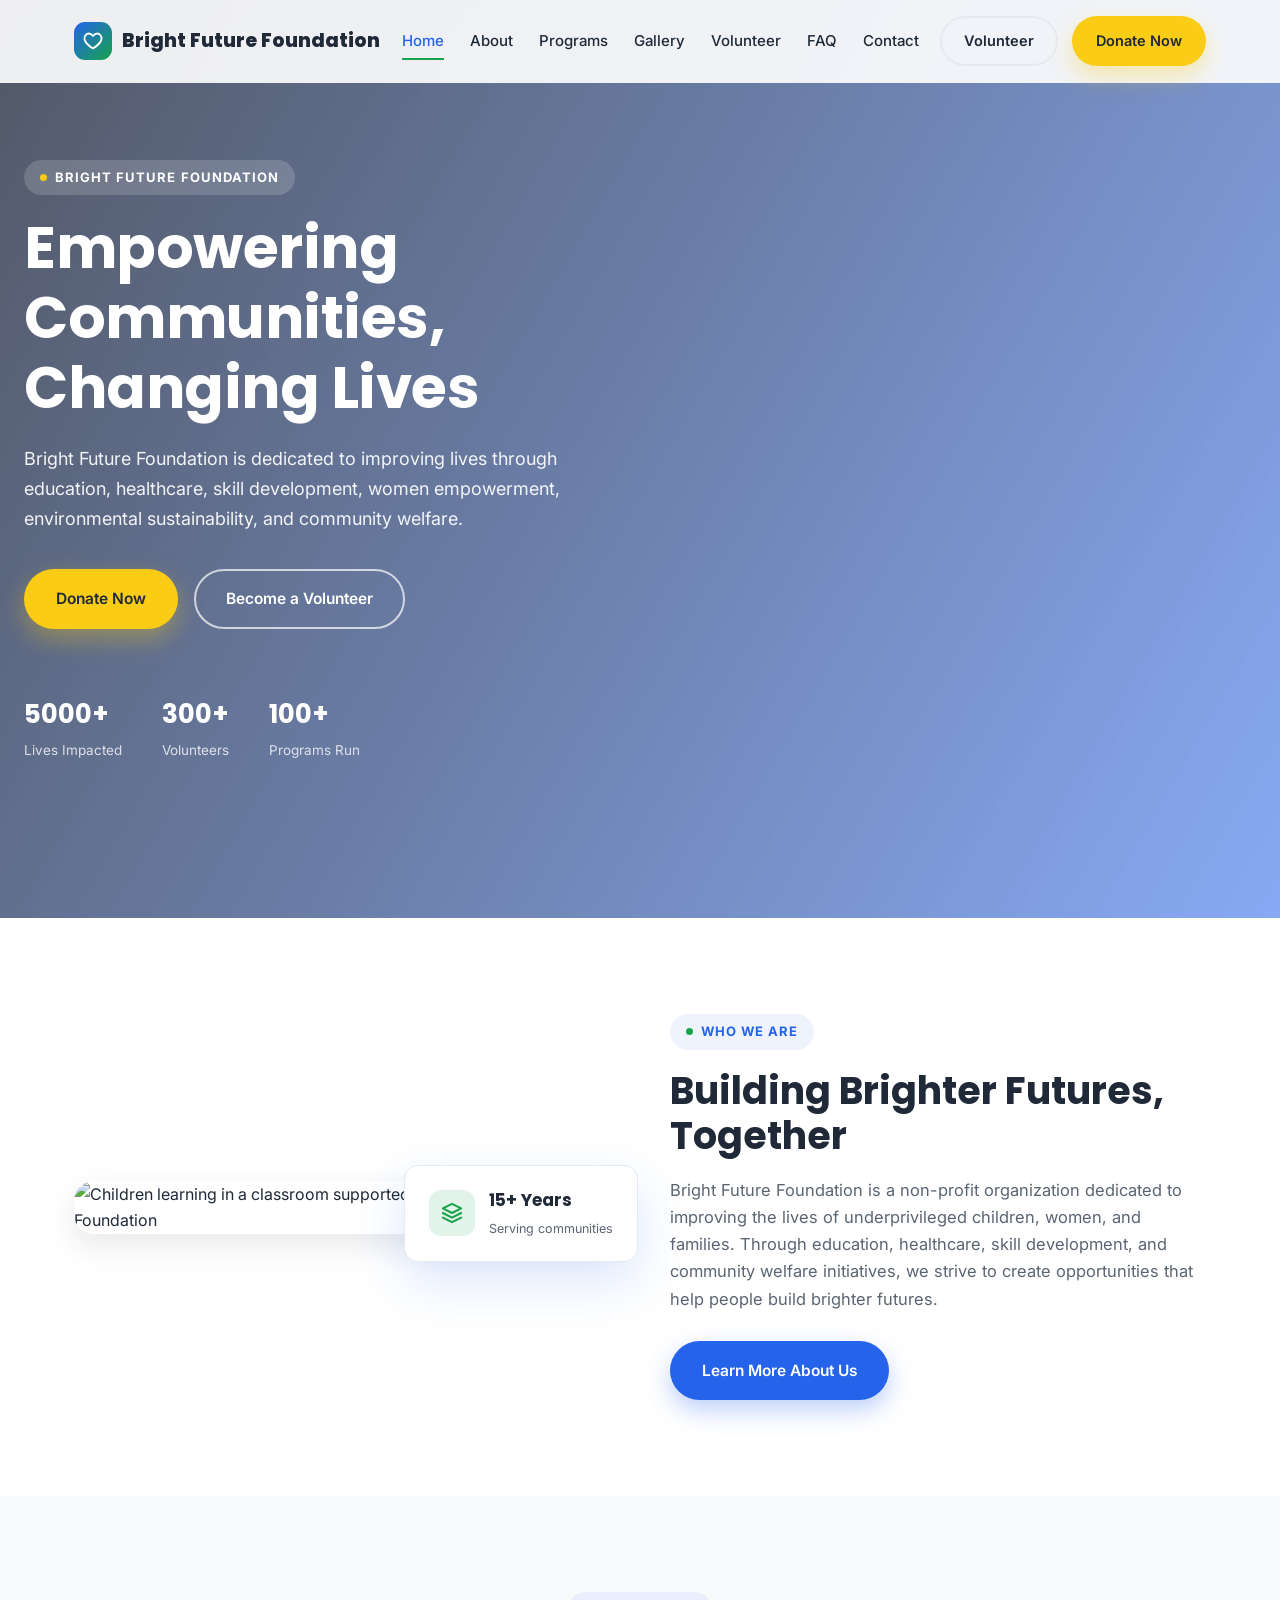
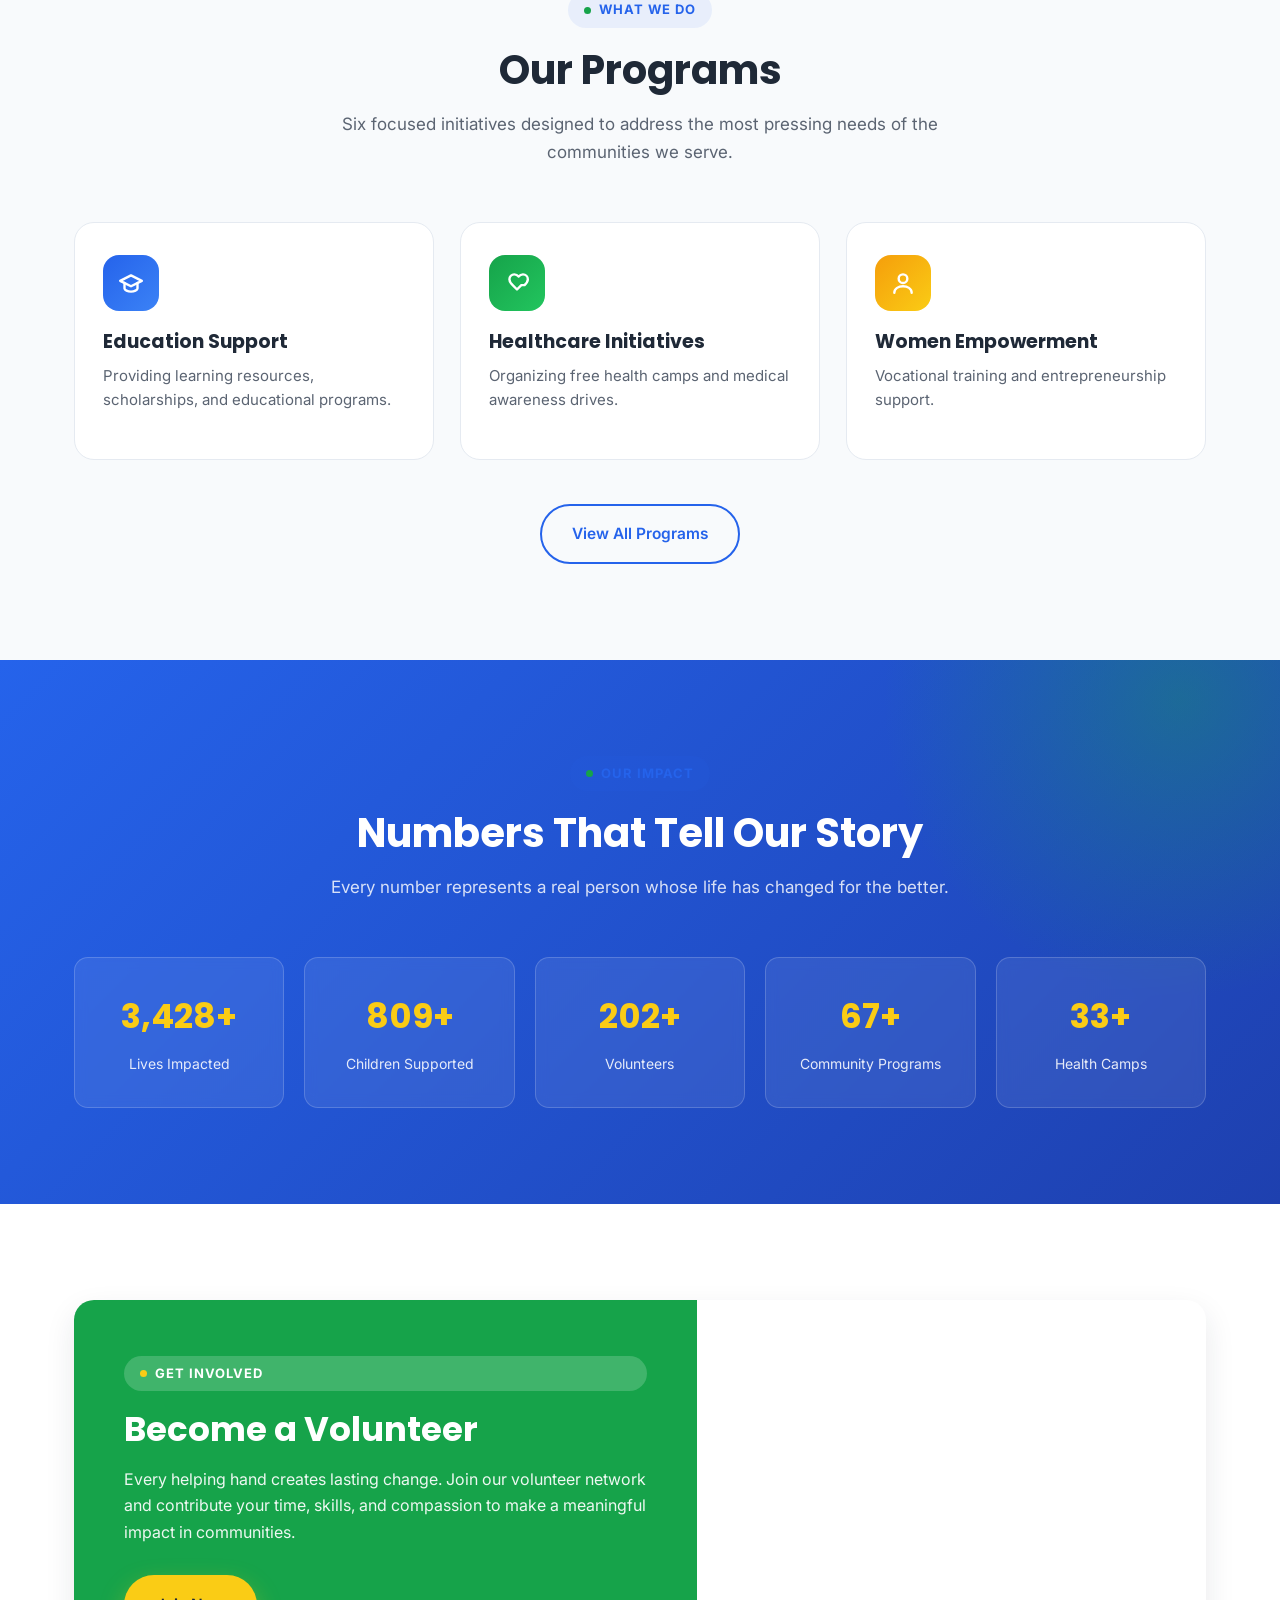
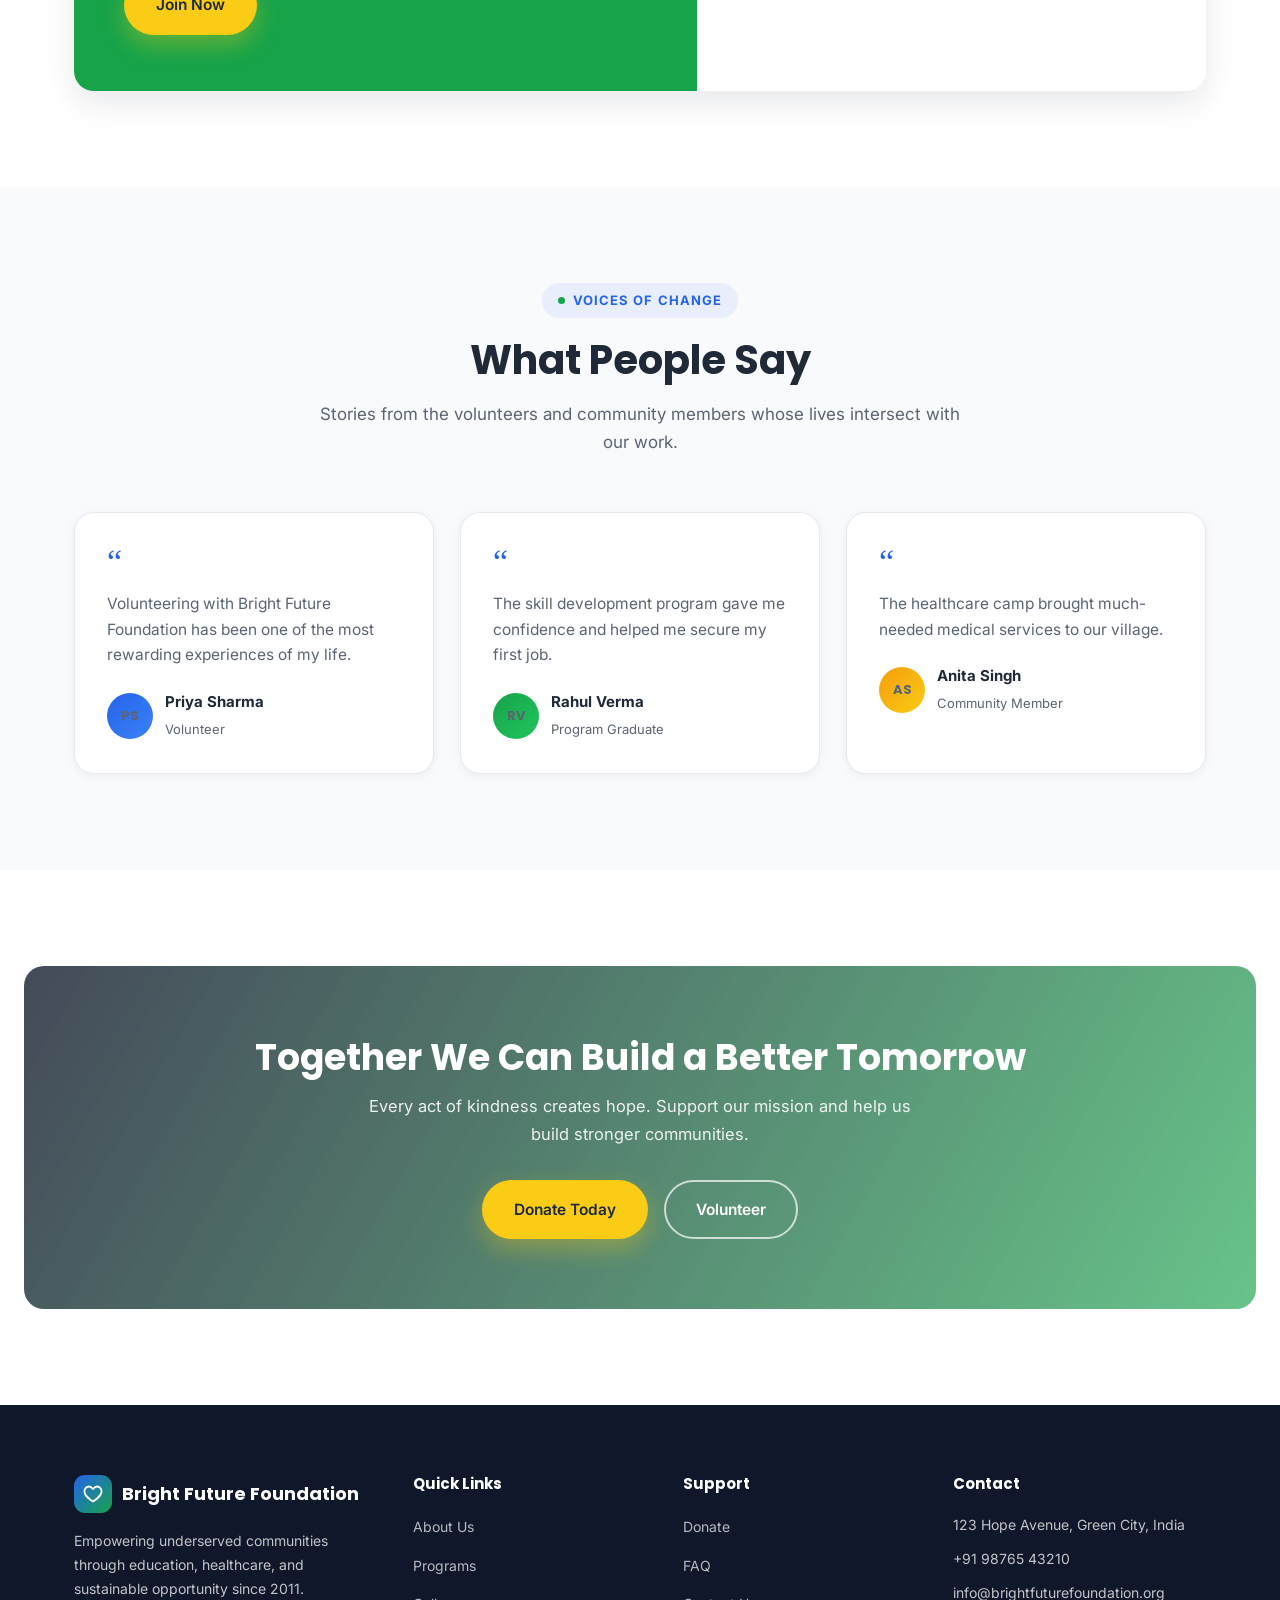
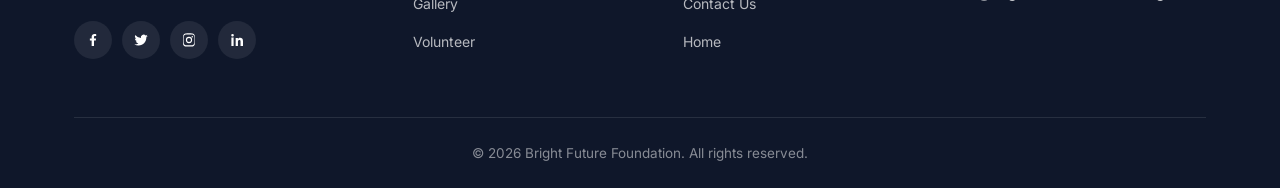
==== index.html @ 735393a4 "Rename home.html to index.html" ====
<!DOCTYPE html>
<html lang="en">
<head>
<meta charset="UTF-8">
<meta name="viewport" content="width=device-width, initial-scale=1.0">
<title>Bright Future Foundation — Empowering Communities, Changing Lives</title>
<meta name="description" content="Bright Future Foundation is a non-profit dedicated to education, healthcare, skill development, women empowerment, environmental sustainability, and community welfare.">
<link rel="preconnect" href="https://fonts.googleapis.com">
<link rel="preconnect" href="https://fonts.gstatic.com" crossorigin>
<link href="https://fonts.googleapis.com/css2?family=Poppins:wght@500;600;700;800&family=Inter:wght@400;500;600;700&display=swap" rel="stylesheet">
<link rel="stylesheet" href="styles.css">
</head>
<body>
<header id="siteHeader">
  <div class="nav-wrap">
    <a href="home.html" class="logo">
      <span class="logo-mark">
        <svg viewBox="0 0 24 24" fill="none" stroke="#fff" stroke-width="2.2" stroke-linecap="round" stroke-linejoin="round"><path d="M12 21s-7-4.35-9.5-9C.5 7.5 3 3 7 3c2.2 0 3.6 1.3 5 3 1.4-1.7 2.8-3 5-3 4 0 6.5 4.5 4.5 9-2.5 4.65-9.5 9-9.5 9Z"/></svg>
      </span>
      <span>Bright Future Foundation</span>
    </a>
    <nav class="nav-links" id="navLinks">
      <a href="home.html" class="active">Home</a>
      <a href="about.html">About</a>
      <a href="programs.html">Programs</a>
      <a href="gallery.html">Gallery</a>
      <a href="volunteer.html">Volunteer</a>
      <a href="faq.html">FAQ</a>
      <a href="contact.html">Contact</a>
    </nav>
    <div class="nav-cta">
      <a href="volunteer.html" class="btn btn-ghost">Volunteer</a>
      <a href="contact.html" class="btn btn-accent">Donate Now</a>
      <button class="burger" id="burgerBtn" aria-label="Toggle menu">
        <span></span><span></span><span></span>
      </button>
    </div>
  </div>
</header>

<section class="hero" id="home">
  <div class="hero-inner">
    <div class="eyebrow reveal in">Bright Future Foundation</div>
    <h1 class="reveal in">Empowering Communities, Changing Lives</h1>
    <p class="reveal in">Bright Future Foundation is dedicated to improving lives through education, healthcare, skill development, women empowerment, environmental sustainability, and community welfare.</p>
    <div class="hero-btns reveal in">
      <a href="contact.html" class="btn btn-accent">Donate Now</a>
      <a href="volunteer.html" class="btn btn-outline">Become a Volunteer</a>
    </div>
    <div class="hero-stats reveal in">
      <div><strong>5000+</strong><span>Lives Impacted</span></div>
      <div><strong>300+</strong><span>Volunteers</span></div>
      <div><strong>100+</strong><span>Programs Run</span></div>
    </div>
  </div>
</section>

<section id="about-intro">
  <div class="container about-grid">
    <div class="about-media reveal">
      <img src="https://loremflickr.com/700/560/children,classroom,learning/all" alt="Children learning in a classroom supported by Bright Future Foundation">
      <div class="float-card">
        <span class="icon-badge">
          <svg viewBox="0 0 24 24" fill="none" stroke="currentColor" stroke-width="2.2" stroke-linecap="round" stroke-linejoin="round"><path d="M12 2 2 7l10 5 10-5-10-5Z"/><path d="M2 17l10 5 10-5"/><path d="M2 12l10 5 10-5"/></svg>
        </span>
        <div>
          <strong>15+ Years</strong>
          <span>Serving communities</span>
        </div>
      </div>
    </div>
    <div class="about-text reveal reveal-delay-1">
      <div class="eyebrow">Who We Are</div>
      <h2>Building Brighter Futures, Together</h2>
      <p>Bright Future Foundation is a non-profit organization dedicated to improving the lives of underprivileged children, women, and families. Through education, healthcare, skill development, and community welfare initiatives, we strive to create opportunities that help people build brighter futures.</p>
      <a href="about.html" class="btn btn-primary">Learn More About Us</a>
    </div>
  </div>
</section>

<section id="programs-preview" class="section-light">
  <div class="container">
    <div class="section-head reveal">
      <div class="eyebrow">What We Do</div>
      <h2>Our Programs</h2>
      <p>Six focused initiatives designed to address the most pressing needs of the communities we serve.</p>
    </div>
    <div class="programs-grid">
      <div class="program-card reveal">
        <span class="program-icon badge-blue">
          <svg viewBox="0 0 24 24" fill="none" stroke="#fff" stroke-width="2.2" stroke-linecap="round" stroke-linejoin="round"><path d="M22 10 12 5 2 10l10 5 10-5Z"/><path d="M6 12v5c0 1.5 3 3 6 3s6-1.5 6-3v-5"/></svg>
        </span>
        <h3>Education Support</h3>
        <p>Providing learning resources, scholarships, and educational programs.</p>
      </div>
      <div class="program-card reveal reveal-delay-1">
        <span class="program-icon badge-green">
          <svg viewBox="0 0 24 24" fill="none" stroke="#fff" stroke-width="2.2" stroke-linecap="round" stroke-linejoin="round"><path d="M19 14c1.5-1.5 3-3.6 3-5.5A4.5 4.5 0 0 0 17.5 4c-1.7 0-3 .8-4 2-1-1.2-2.3-2-4-2A4.5 4.5 0 0 0 5 8.5c0 2 1.5 4 3 5.5l4 4 4-4Z"/></svg>
        </span>
        <h3>Healthcare Initiatives</h3>
        <p>Organizing free health camps and medical awareness drives.</p>
      </div>
      <div class="program-card reveal reveal-delay-2">
        <span class="program-icon badge-yellow">
          <svg viewBox="0 0 24 24" fill="none" stroke="#fff" stroke-width="2.2" stroke-linecap="round" stroke-linejoin="round"><circle cx="12" cy="8" r="4"/><path d="M4 21c0-4 4-6 8-6s8 2 8 6"/></svg>
        </span>
        <h3>Women Empowerment</h3>
        <p>Vocational training and entrepreneurship support.</p>
      </div>
    </div>
    <div style="text-align:center; margin-top:44px;">
      <a href="programs.html" class="btn btn-outline" style="color:var(--primary); border-color:var(--primary);">View All Programs</a>
    </div>
  </div>
</section>

<section id="impact" class="impact">
  <div class="container">
    <div class="section-head reveal">
      <div class="eyebrow">Our Impact</div>
      <h2>Numbers That Tell Our Story</h2>
      <p>Every number represents a real person whose life has changed for the better.</p>
    </div>
    <div class="impact-grid">
      <div class="impact-card reveal"><strong data-count="5000">0+</strong><span>Lives Impacted</span></div>
      <div class="impact-card reveal reveal-delay-1"><strong data-count="1200">0+</strong><span>Children Supported</span></div>
      <div class="impact-card reveal reveal-delay-2"><strong data-count="300">0+</strong><span>Volunteers</span></div>
      <div class="impact-card reveal reveal-delay-3"><strong data-count="100">0+</strong><span>Community Programs</span></div>
      <div class="impact-card reveal reveal-delay-4"><strong data-count="50">0+</strong><span>Health Camps</span></div>
    </div>
  </div>
</section>

<section id="volunteer-preview">
  <div class="container">
    <div class="volunteer-wrap reveal">
      <div class="volunteer-text">
        <div class="eyebrow">Get Involved</div>
        <h2>Become a Volunteer</h2>
        <p>Every helping hand creates lasting change. Join our volunteer network and contribute your time, skills, and compassion to make a meaningful impact in communities.</p>
        <a href="volunteer.html" class="btn btn-accent" style="align-self:flex-start;">Join Now</a>
      </div>
      <div class="volunteer-img"></div>
    </div>
  </div>
</section>

<section id="testimonials" class="section-light">
  <div class="container">
    <div class="section-head reveal">
      <div class="eyebrow">Voices of Change</div>
      <h2>What People Say</h2>
      <p>Stories from the volunteers and community members whose lives intersect with our work.</p>
    </div>
    <div class="testi-grid">
      <div class="testi-card reveal">
        <div class="testi-quote">&ldquo;</div>
        <p>Volunteering with Bright Future Foundation has been one of the most rewarding experiences of my life.</p>
        <div class="testi-person">
          <span class="testi-avatar badge-blue">PS</span>
          <div><strong>Priya Sharma</strong><span>Volunteer</span></div>
        </div>
      </div>
      <div class="testi-card reveal reveal-delay-1">
        <div class="testi-quote">&ldquo;</div>
        <p>The skill development program gave me confidence and helped me secure my first job.</p>
        <div class="testi-person">
          <span class="testi-avatar badge-green">RV</span>
          <div><strong>Rahul Verma</strong><span>Program Graduate</span></div>
        </div>
      </div>
      <div class="testi-card reveal reveal-delay-2">
        <div class="testi-quote">&ldquo;</div>
        <p>The healthcare camp brought much-needed medical services to our village.</p>
        <div class="testi-person">
          <span class="testi-avatar badge-yellow">AS</span>
          <div><strong>Anita Singh</strong><span>Community Member</span></div>
        </div>
      </div>
    </div>
  </div>
</section>

<section id="cta">
  <div class="cta-band reveal">
    <h2>Together We Can Build a Better Tomorrow</h2>
    <p>Every act of kindness creates hope. Support our mission and help us build stronger communities.</p>
    <div class="cta-btns">
      <a href="contact.html" class="btn btn-accent">Donate Today</a>
      <a href="volunteer.html" class="btn btn-outline">Volunteer</a>
    </div>
  </div>
</section>
<footer>
  <div class="container">
    <div class="footer-grid">
      <div class="footer-col">
        <div class="footer-logo">
          <span class="logo-mark">
            <svg viewBox="0 0 24 24" fill="none" stroke="#fff" stroke-width="2.2" stroke-linecap="round" stroke-linejoin="round"><path d="M12 21s-7-4.35-9.5-9C.5 7.5 3 3 7 3c2.2 0 3.6 1.3 5 3 1.4-1.7 2.8-3 5-3 4 0 6.5 4.5 4.5 9-2.5 4.65-9.5 9-9.5 9Z"/></svg>
          </span>
          <strong>Bright Future Foundation</strong>
        </div>
        <p>Empowering underserved communities through education, healthcare, and sustainable opportunity since 2011.</p>
        <div class="social-row">
          <a href="#" aria-label="Facebook"><svg viewBox="0 0 24 24" fill="currentColor"><path d="M13.5 21v-8.1h2.7l.4-3.2h-3.1V7.7c0-.9.3-1.6 1.7-1.6h1.6V3.2C16.5 3.1 15.4 3 14.2 3c-2.5 0-4.2 1.5-4.2 4.3v2.4H7.3v3.2h2.7V21h3.5Z"/></svg></a>
          <a href="#" aria-label="Twitter"><svg viewBox="0 0 24 24" fill="currentColor"><path d="M22 5.9c-.7.3-1.5.6-2.3.7.8-.5 1.5-1.3 1.8-2.3-.8.5-1.7.8-2.6 1a4.1 4.1 0 0 0-7 3.8A11.7 11.7 0 0 1 3.4 4.6a4.2 4.2 0 0 0 1.3 5.5c-.7 0-1.3-.2-1.9-.5v.1a4.1 4.1 0 0 0 3.3 4 4.2 4.2 0 0 1-1.9.1 4.1 4.1 0 0 0 3.9 2.9A8.3 8.3 0 0 1 2 18.4a11.7 11.7 0 0 0 6.3 1.8c7.5 0 11.7-6.3 11.7-11.7v-.5c.8-.6 1.5-1.3 2-2.1Z"/></svg></a>
          <a href="#" aria-label="Instagram"><svg viewBox="0 0 24 24" fill="currentColor"><path d="M12 2c-2.7 0-3.1 0-4.1.1-1.1 0-1.8.2-2.4.5a4.9 4.9 0 0 0-1.8 1.8c-.3.6-.5 1.3-.5 2.4C3.1 7.9 3 8.3 3 11v2c0 2.7 0 3.1.1 4.1 0 1.1.2 1.8.5 2.4a4.9 4.9 0 0 0 1.8 1.8c.6.3 1.3.5 2.4.5 1 .1 1.4.1 4.1.1s3.1 0 4.1-.1c1.1 0 1.8-.2 2.4-.5a4.9 4.9 0 0 0 1.8-1.8c.3-.6.5-1.3.5-2.4.1-1 .1-1.4.1-4.1V11c0-2.7 0-3.1-.1-4.1 0-1.1-.2-1.8-.5-2.4a4.9 4.9 0 0 0-1.8-1.8c-.6-.3-1.3-.5-2.4-.5C15.1 2 14.7 2 12 2Zm0 1.8c2.6 0 3 0 4 .1.9 0 1.4.2 1.8.4.4.1.8.4 1.1.7.3.3.6.7.7 1.1.2.4.4.9.4 1.8.1 1 .1 1.4.1 4s0 3-.1 4c0 .9-.2 1.4-.4 1.8-.2.5-.4.8-.7 1.1-.3.3-.7.6-1.1.7-.4.2-.9.4-1.8.4-1 .1-1.4.1-4 .1s-3 0-4-.1c-.9 0-1.4-.2-1.8-.4a3 3 0 0 1-1.1-.7 3 3 0 0 1-.7-1.1c-.2-.4-.4-.9-.4-1.8-.1-1-.1-1.4-.1-4s0-3 .1-4c0-.9.2-1.4.4-1.8.1-.4.4-.8.7-1.1.3-.3.7-.6 1.1-.7.4-.2.9-.4 1.8-.4 1-.1 1.4-.1 4-.1Zm0 3.5a4.7 4.7 0 1 0 0 9.4 4.7 4.7 0 0 0 0-9.4Zm0 7.7a3 3 0 1 1 0-6 3 3 0 0 1 0 6Zm6-7.9a1.1 1.1 0 1 1-2.2 0 1.1 1.1 0 0 1 2.2 0Z"/></svg></a>
          <a href="#" aria-label="LinkedIn"><svg viewBox="0 0 24 24" fill="currentColor"><path d="M6.9 8.4H3.6V21h3.3V8.4ZM5.3 3a1.9 1.9 0 1 0 0 3.9 1.9 1.9 0 0 0 0-3.9ZM21 21v-7.2c0-3.4-1.8-5-4.3-5-2 0-2.8 1.1-3.3 1.9v-1.6H10v11.9h3.4v-6.6c0-1.8 1.1-2.5 2.1-2.5 1 0 1.8.6 1.8 2.4V21H21Z"/></svg></a>
        </div>
      </div>
      <div class="footer-col">
        <h4>Quick Links</h4>
        <ul>
          <li><a href="about.html">About Us</a></li>
          <li><a href="programs.html">Programs</a></li>
          <li><a href="gallery.html">Gallery</a></li>
          <li><a href="volunteer.html">Volunteer</a></li>
        </ul>
      </div>
      <div class="footer-col">
        <h4>Support</h4>
        <ul>
          <li><a href="contact.html">Donate</a></li>
          <li><a href="faq.html">FAQ</a></li>
          <li><a href="contact.html">Contact Us</a></li>
          <li><a href="home.html">Home</a></li>
        </ul>
      </div>
      <div class="footer-col">
        <h4>Contact</h4>
        <p style="margin-bottom:10px;">123 Hope Avenue, Green City, India</p>
        <p style="margin-bottom:10px;">+91 98765 43210</p>
        <p>info@brightfuturefoundation.org</p>
      </div>
    </div>
    <div class="footer-bottom">
      &copy; 2026 Bright Future Foundation. All rights reserved.
    </div>
  </div>
</footer>
<script src="script.js"></script>
</body>
</html>
---- styles.css ----
:root{
  --primary:#2563EB;
  --primary-dark:#1d4ed8;
  --secondary:#16A34A;
  --bg:#FFFFFF;
  --bg-light:#F8FAFC;
  --accent:#FACC15;
  --text:#1F2937;
  --text-soft:#5b6472;
  --border:#E5EAF1;
  --radius-lg:20px;
  --radius-md:14px;
  --shadow-sm:0 2px 10px rgba(31,41,55,0.06);
  --shadow-md:0 12px 30px rgba(31,41,55,0.10);
  --shadow-lg:0 20px 50px rgba(37,99,235,0.16);
  --ff-head:'Poppins', sans-serif;
  --ff-body:'Inter', sans-serif;
}
*{box-sizing:border-box; margin:0; padding:0;}
html{scroll-behavior:smooth;}
body{
  font-family:var(--ff-body);
  color:var(--text);
  background:var(--bg);
  line-height:1.65;
  -webkit-font-smoothing:antialiased;
  overflow-x:hidden;
}
h1,h2,h3,h4{font-family:var(--ff-head); line-height:1.2; font-weight:700; color:var(--text);}
a{text-decoration:none; color:inherit;}
img{max-width:100%; display:block;}
ul{list-style:none;}
.container{max-width:1180px; margin:0 auto; padding:0 24px;}
section{padding:96px 0;}
.section-light{background:var(--bg-light);}
.eyebrow{
  display:inline-flex; align-items:center; gap:8px;
  font-size:13px; font-weight:700; letter-spacing:.08em; text-transform:uppercase;
  color:var(--primary); background:rgba(37,99,235,0.08);
  padding:7px 16px; border-radius:999px; margin-bottom:18px;
}
.eyebrow::before{content:''; width:7px; height:7px; border-radius:50%; background:var(--secondary);}
.section-head{max-width:640px; margin:0 auto 56px; text-align:center;}
.section-head h2{font-size:clamp(28px,4vw,40px); margin-bottom:16px;}
.section-head p{color:var(--text-soft); font-size:17px;}
.btn{
  display:inline-flex; align-items:center; justify-content:center; gap:8px;
  padding:15px 30px; border-radius:999px; font-weight:600; font-size:15.5px;
  cursor:pointer; border:2px solid transparent; transition:transform .25s ease, box-shadow .25s ease, background .25s ease, color .25s ease;
  white-space:nowrap;
}
.btn-accent{background:var(--accent); color:#1F2937; box-shadow:0 10px 24px rgba(250,204,21,0.35);}
.btn-accent:hover{transform:translateY(-3px); box-shadow:0 14px 30px rgba(250,204,21,0.45);}
.btn-outline{background:transparent; border-color:rgba(255,255,255,0.7); color:#fff;}
.btn-outline:hover{background:rgba(255,255,255,0.14); transform:translateY(-3px);}
.btn-primary{background:var(--primary); color:#fff; box-shadow:0 10px 24px rgba(37,99,235,0.30);}
.btn-primary:hover{background:var(--primary-dark); transform:translateY(-3px); box-shadow:0 14px 30px rgba(37,99,235,0.4);}
.btn-ghost{background:transparent; border-color:var(--border); color:var(--text);}
.btn-ghost:hover{border-color:var(--primary); color:var(--primary);}

/* reveal animation */
.reveal{opacity:0; transform:translateY(28px); transition:opacity .7s ease, transform .7s ease;}
.reveal.in{opacity:1; transform:translateY(0);}
.reveal-delay-1.in{transition-delay:.1s;}
.reveal-delay-2.in{transition-delay:.2s;}
.reveal-delay-3.in{transition-delay:.3s;}
.reveal-delay-4.in{transition-delay:.4s;}
.reveal-delay-5.in{transition-delay:.5s;}

/* ===== Header ===== */
header{
  position:fixed; top:0; left:0; right:0; z-index:1000;
  background:rgba(255,255,255,0.9); backdrop-filter:blur(10px);
  border-bottom:1px solid transparent; transition:border-color .3s ease, box-shadow .3s ease;
}
header.scrolled{border-color:var(--border); box-shadow:0 4px 20px rgba(31,41,55,0.06);}
.nav-wrap{display:flex; align-items:center; justify-content:space-between; padding:16px 24px; max-width:1180px; margin:0 auto;}
.logo{display:flex; align-items:center; gap:10px; font-family:var(--ff-head); font-weight:800; font-size:19px;}
.logo-mark{
  width:38px; height:38px; border-radius:11px; flex-shrink:0;
  background:linear-gradient(135deg, var(--primary), var(--secondary));
  display:flex; align-items:center; justify-content:center;
}
.logo-mark svg{width:20px; height:20px;}
.nav-links{display:flex; align-items:center; gap:26px;}
.nav-links a{font-size:15px; font-weight:500; color:var(--text); position:relative; padding:4px 0; transition:color .2s ease;}
.nav-links a::after{content:''; position:absolute; left:0; bottom:-3px; width:0; height:2px; background:var(--secondary); transition:width .25s ease;}
.nav-links a:hover{color:var(--primary);}
.nav-links a:hover::after{width:100%;}
.nav-links a.active{color:var(--primary);}
.nav-links a.active::after{width:100%;}
.nav-cta{display:flex; align-items:center; gap:14px;}
.nav-cta .btn{padding:11px 22px; font-size:14.5px;}
.burger{display:none; flex-direction:column; gap:5px; cursor:pointer; background:none; border:none; padding:6px;}
.burger span{width:24px; height:2.5px; background:var(--text); border-radius:2px; transition:all .3s ease;}

/* ===== Hero (home) ===== */
.hero{
  position:relative; min-height:100vh; display:flex; align-items:center;
  padding-top:100px;
  background:
    linear-gradient(120deg, rgba(15,23,42,0.72), rgba(37,99,235,0.55)),
    url('https://loremflickr.com/1600/1000/volunteers,community,children/all') center/cover no-repeat;
}
.hero-inner{max-width:680px; color:#fff; padding:60px 24px;}
.hero .eyebrow{background:rgba(255,255,255,0.16); color:#fff;}
.hero .eyebrow::before{background:var(--accent);}
.hero h1{font-size:clamp(36px,5.4vw,58px); color:#fff; margin-bottom:22px; letter-spacing:-0.5px;}
.hero p{font-size:18px; color:rgba(255,255,255,0.92); margin-bottom:36px; max-width:560px;}
.hero-btns{display:flex; gap:16px; flex-wrap:wrap;}
.hero-stats{display:flex; gap:40px; margin-top:64px; flex-wrap:wrap;}
.hero-stats div strong{display:block; font-family:var(--ff-head); font-size:26px; color:#fff;}
.hero-stats div span{font-size:13.5px; color:rgba(255,255,255,0.78);}

/* ===== Page Hero (interior pages) ===== */
.page-hero{
  position:relative; padding:180px 0 90px; text-align:center; color:#fff;
  background:linear-gradient(120deg, rgba(15,23,42,0.78), rgba(37,99,235,0.6));
  background-size:cover; background-position:center;
}
.page-hero .eyebrow{background:rgba(255,255,255,0.16); color:#fff;}
.page-hero .eyebrow::before{background:var(--accent);}
.page-hero h1{color:#fff; font-size:clamp(32px,5vw,48px); margin-bottom:16px;}
.page-hero p{color:rgba(255,255,255,0.9); max-width:600px; margin:0 auto 20px; font-size:17px;}
.breadcrumb{display:flex; gap:8px; justify-content:center; font-size:14px; color:rgba(255,255,255,0.75);}
.breadcrumb a{color:rgba(255,255,255,0.9); font-weight:600;}
.breadcrumb a:hover{color:var(--accent);}

/* ===== About ===== */
.about-grid{display:grid; grid-template-columns:1fr 1fr; gap:60px; align-items:center;}
.about-media{position:relative;}
.about-media img{border-radius:var(--radius-lg); box-shadow:var(--shadow-md);}
.about-media .float-card{
  position:absolute; bottom:-28px; right:-28px; background:#fff; border-radius:var(--radius-md);
  padding:20px 24px; box-shadow:var(--shadow-lg); display:flex; align-items:center; gap:14px;
  border:1px solid var(--border);
}
.float-card .icon-badge{width:46px; height:46px; border-radius:12px; background:rgba(22,163,74,0.12); display:flex; align-items:center; justify-content:center; flex-shrink:0;}
.float-card .icon-badge svg{width:22px; height:22px; color:var(--secondary);}
.float-card strong{display:block; font-family:var(--ff-head); font-size:17px;}
.float-card span{font-size:12.5px; color:var(--text-soft);}
.about-text h2{font-size:clamp(28px,3.6vw,38px); margin-bottom:18px;}
.about-text > p{color:var(--text-soft); margin-bottom:28px; font-size:16.5px;}
.mv-grid{display:grid; grid-template-columns:1fr 1fr; gap:18px;}
.mv-card{background:var(--bg-light); border:1px solid var(--border); border-radius:var(--radius-md); padding:24px; transition:transform .25s ease, box-shadow .25s ease;}
.mv-card:hover{transform:translateY(-4px); box-shadow:var(--shadow-sm);}
.mv-card .icon-badge{width:40px; height:40px; border-radius:10px; background:rgba(37,99,235,0.1); display:flex; align-items:center; justify-content:center; margin-bottom:14px;}
.mv-card .icon-badge svg{width:20px; height:20px; color:var(--primary);}
.mv-card h4{font-size:16px; margin-bottom:8px;}
.mv-card p{font-size:14.5px; color:var(--text-soft);}

/* Values / timeline (About page extras) */
.values-grid{display:grid; grid-template-columns:repeat(4,1fr); gap:22px;}
.value-card{background:#fff; border:1px solid var(--border); border-radius:var(--radius-md); padding:26px; text-align:center; transition:transform .25s ease, box-shadow .25s ease;}
.value-card:hover{transform:translateY(-6px); box-shadow:var(--shadow-sm);}
.value-card .icon-badge{width:48px; height:48px; border-radius:12px; margin:0 auto 16px; display:flex; align-items:center; justify-content:center;}
.value-card .icon-badge svg{width:22px; height:22px; color:#fff;}
.value-card h4{font-size:15.5px; margin-bottom:8px;}
.value-card p{font-size:13.5px; color:var(--text-soft);}

.team-grid{display:grid; grid-template-columns:repeat(4,1fr); gap:24px;}
.team-card{background:#fff; border:1px solid var(--border); border-radius:var(--radius-lg); overflow:hidden; text-align:center; transition:transform .25s ease, box-shadow .25s ease;}
.team-card:hover{transform:translateY(-6px); box-shadow:var(--shadow-md);}
.team-card img{width:100%; height:220px; object-fit:cover;}
.team-card .team-info{padding:18px;}
.team-card h4{font-size:16px; margin-bottom:4px;}
.team-card span{font-size:13px; color:var(--secondary); font-weight:600;}

/* ===== Programs ===== */
.programs-grid{display:grid; grid-template-columns:repeat(3,1fr); gap:26px;}
.program-card{
  background:#fff; border:1px solid var(--border); border-radius:var(--radius-lg); padding:32px 28px;
  transition:transform .3s ease, box-shadow .3s ease, border-color .3s ease; position:relative; overflow:hidden;
}
.program-card::before{
  content:''; position:absolute; top:0; left:0; right:0; height:4px;
  background:linear-gradient(90deg, var(--primary), var(--secondary)); transform:scaleX(0); transform-origin:left;
  transition:transform .35s ease;
}
.program-card:hover{transform:translateY(-8px); box-shadow:var(--shadow-md); border-color:transparent;}
.program-card:hover::before{transform:scaleX(1);}
.program-icon{width:56px; height:56px; border-radius:16px; display:flex; align-items:center; justify-content:center; margin-bottom:20px;}
.program-icon svg{width:26px; height:26px; color:#fff;}
.program-card h3{font-size:19px; margin-bottom:10px;}
.program-card p{color:var(--text-soft); font-size:15px; margin-bottom:14px;}
.program-card ul{margin-top:10px;}
.program-card ul li{font-size:13.5px; color:var(--text-soft); padding-left:20px; position:relative; margin-bottom:8px;}
.program-card ul li::before{content:'✓'; position:absolute; left:0; color:var(--secondary); font-weight:700;}

/* Full program (image-paired) rows for programs page */
.program-row{display:grid; grid-template-columns:1fr 1fr; gap:56px; align-items:center; margin-bottom:90px;}
.program-row:last-child{margin-bottom:0;}
.program-row.reverse .program-row-media{order:2;}
.program-row.reverse .program-row-text{order:1;}
.program-row-media img{border-radius:var(--radius-lg); box-shadow:var(--shadow-md);}
.program-row-text .program-icon{margin-bottom:18px;}
.program-row-text h3{font-size:24px; margin-bottom:14px;}
.program-row-text p{color:var(--text-soft); font-size:16px; margin-bottom:16px;}

/* ===== Impact ===== */
.impact{background:linear-gradient(135deg, var(--primary), #1e40af); color:#fff; position:relative; overflow:hidden;}
.impact::after{
  content:''; position:absolute; width:600px; height:600px; border-radius:50%;
  background:radial-gradient(circle, rgba(22,163,74,0.35), transparent 70%);
  top:-260px; right:-200px;
}
.impact .section-head h2, .impact .section-head p{color:#fff;}
.impact .section-head p{color:rgba(255,255,255,0.82);}
.impact-grid{display:grid; grid-template-columns:repeat(5,1fr); gap:20px; position:relative; z-index:2;}
.impact-card{
  background:rgba(255,255,255,0.08); border:1px solid rgba(255,255,255,0.18); border-radius:var(--radius-md);
  padding:30px 18px; text-align:center; backdrop-filter:blur(6px); transition:background .3s ease, transform .3s ease;
}
.impact-card:hover{background:rgba(255,255,255,0.14); transform:translateY(-6px);}
.impact-card strong{display:block; font-family:var(--ff-head); font-size:34px; color:var(--accent); margin-bottom:6px;}
.impact-card span{font-size:14px; color:rgba(255,255,255,0.88);}

/* ===== Volunteer ===== */
.volunteer-wrap{display:grid; grid-template-columns:1.1fr 0.9fr; gap:0; border-radius:var(--radius-lg); overflow:hidden; box-shadow:var(--shadow-md);}
.volunteer-text{background:var(--secondary); color:#fff; padding:56px 50px; display:flex; flex-direction:column; justify-content:center;}
.volunteer-text .eyebrow{background:rgba(255,255,255,0.18); color:#fff;}
.volunteer-text .eyebrow::before{background:var(--accent);}
.volunteer-text h2{color:#fff; font-size:clamp(26px,3.4vw,34px); margin-bottom:16px;}
.volunteer-text p{color:rgba(255,255,255,0.92); margin-bottom:30px; font-size:16px;}
.volunteer-img{min-height:340px; background:url('https://loremflickr.com/800/900/volunteer,helping,hands/all') center/cover no-repeat;}

.roles-grid{display:grid; grid-template-columns:repeat(3,1fr); gap:24px;}
.role-card{background:#fff; border:1px solid var(--border); border-radius:var(--radius-lg); padding:28px; transition:transform .25s ease, box-shadow .25s ease;}
.role-card:hover{transform:translateY(-6px); box-shadow:var(--shadow-md);}
.role-card .icon-badge{width:48px; height:48px; border-radius:12px; display:flex; align-items:center; justify-content:center; margin-bottom:16px;}
.role-card .icon-badge svg{width:22px; height:22px; color:#fff;}
.role-card h4{font-size:17px; margin-bottom:10px;}
.role-card p{font-size:14.5px; color:var(--text-soft);}

.steps-row{display:grid; grid-template-columns:repeat(4,1fr); gap:24px;}
.step-card{text-align:center; position:relative; padding:0 10px;}
.step-num{
  width:52px; height:52px; border-radius:50%; background:var(--primary); color:#fff; font-family:var(--ff-head);
  font-weight:700; font-size:19px; display:flex; align-items:center; justify-content:center; margin:0 auto 18px;
}
.step-card h4{font-size:16px; margin-bottom:8px;}
.step-card p{font-size:14px; color:var(--text-soft);}

.volunteer-form-wrap{background:#fff; border:1px solid var(--border); border-radius:var(--radius-lg); padding:40px; box-shadow:var(--shadow-sm); max-width:720px; margin:0 auto;}

/* ===== Testimonials ===== */
.testi-grid{display:grid; grid-template-columns:repeat(3,1fr); gap:26px;}
.testi-card{
  background:#fff; border:1px solid var(--border); border-radius:var(--radius-lg); padding:32px; box-shadow:var(--shadow-sm);
  transition:transform .3s ease, box-shadow .3s ease;
}
.testi-card:hover{transform:translateY(-6px); box-shadow:var(--shadow-md);}
.testi-quote{color:var(--primary); font-size:34px; font-family:Georgia, serif; line-height:1; margin-bottom:12px;}
.testi-card p{color:var(--text-soft); font-size:15.5px; margin-bottom:22px;}
.testi-person{display:flex; align-items:center; gap:12px;}
.testi-avatar{
  width:46px; height:46px; border-radius:50%; display:flex; align-items:center; justify-content:center;
  font-family:var(--ff-head); font-weight:700; color:#fff; font-size:16px; flex-shrink:0;
}
.testi-person strong{display:block; font-size:15px;}
.testi-person span{font-size:13px; color:var(--text-soft);}

/* ===== Gallery ===== */
.gallery-filter{display:flex; gap:12px; justify-content:center; flex-wrap:wrap; margin-bottom:44px;}
.filter-btn{
  padding:10px 22px; border-radius:999px; border:1px solid var(--border); background:#fff; font-size:14px; font-weight:600;
  cursor:pointer; transition:all .25s ease; color:var(--text-soft);
}
.filter-btn:hover{border-color:var(--primary); color:var(--primary);}
.filter-btn.active{background:var(--primary); border-color:var(--primary); color:#fff;}
.gallery-grid{display:grid; grid-template-columns:repeat(4,1fr); gap:20px;}
.gallery-item{border-radius:var(--radius-md); overflow:hidden; position:relative; cursor:pointer; aspect-ratio:1/1;}
.gallery-item img{width:100%; height:100%; object-fit:cover; transition:transform .5s ease;}
.gallery-item:hover img{transform:scale(1.08);}
.gallery-item::after{
  content:attr(data-label); position:absolute; left:0; right:0; bottom:0; padding:16px 16px 12px;
  background:linear-gradient(to top, rgba(15,23,42,0.8), transparent);
  color:#fff; font-size:13.5px; font-weight:600; opacity:0; transition:opacity .3s ease;
}
.gallery-item:hover::after{opacity:1;}
.gallery-item.hidden{display:none;}

/* Lightbox */
.lightbox{
  position:fixed; inset:0; background:rgba(15,23,42,0.92); z-index:2000; display:none; align-items:center; justify-content:center; padding:40px;
}
.lightbox.open{display:flex;}
.lightbox img{max-width:90vw; max-height:85vh; border-radius:var(--radius-md); box-shadow:var(--shadow-lg);}
.lightbox-close{
  position:absolute; top:28px; right:32px; width:44px; height:44px; border-radius:50%; background:rgba(255,255,255,0.12);
  color:#fff; border:none; font-size:22px; cursor:pointer; transition:background .25s ease;
}
.lightbox-close:hover{background:rgba(255,255,255,0.22);}

/* ===== FAQ ===== */
.faq-categories{display:flex; gap:14px; justify-content:center; flex-wrap:wrap; margin-bottom:40px;}
.faq-list{max-width:760px; margin:0 auto;}
.faq-group{margin-bottom:40px;}
.faq-group h3{font-size:19px; margin-bottom:18px; color:var(--primary);}
.faq-item{border:1px solid var(--border); border-radius:var(--radius-md); margin-bottom:14px; overflow:hidden; background:#fff;}
.faq-q{
  display:flex; align-items:center; justify-content:space-between; padding:20px 24px; cursor:pointer;
  font-family:var(--ff-head); font-weight:600; font-size:16px; user-select:none; gap:16px;
}
.faq-q .plus{width:26px; height:26px; border-radius:50%; background:var(--bg-light); display:flex; align-items:center; justify-content:center; flex-shrink:0; transition:transform .3s ease, background .3s ease;}
.faq-item.active .faq-q .plus{background:var(--primary); color:#fff; transform:rotate(135deg);}
.faq-a{max-height:0; overflow:hidden; transition:max-height .35s ease;}
.faq-a p{padding:0 24px 22px; color:var(--text-soft); font-size:15px;}

.faq-cta{
  background:var(--bg-light); border:1px solid var(--border); border-radius:var(--radius-lg); padding:44px; text-align:center; max-width:700px; margin:60px auto 0;
}
.faq-cta h3{font-size:21px; margin-bottom:10px;}
.faq-cta p{color:var(--text-soft); margin-bottom:24px; font-size:15px;}

/* ===== CTA ===== */
.cta-band{
  background:linear-gradient(120deg, rgba(15,23,42,0.78), rgba(22,163,74,0.65)),
    url('https://loremflickr.com/1600/700/community,hope,sunrise/all') center/cover no-repeat;
  color:#fff; text-align:center; border-radius:var(--radius-lg); padding:70px 40px; margin:0 24px;
}
.cta-band h2{color:#fff; font-size:clamp(26px,3.6vw,36px); margin-bottom:14px;}
.cta-band p{color:rgba(255,255,255,0.9); max-width:560px; margin:0 auto 32px; font-size:16.5px;}
.cta-btns{display:flex; gap:16px; justify-content:center; flex-wrap:wrap;}

/* ===== Contact ===== */
.contact-grid{display:grid; grid-template-columns:0.85fr 1.15fr; gap:50px;}
.contact-info-card{background:var(--bg-light); border:1px solid var(--border); border-radius:var(--radius-lg); padding:36px;}
.contact-info-card h3{font-size:20px; margin-bottom:26px;}
.contact-row{display:flex; gap:16px; margin-bottom:24px;}
.contact-row .icon-badge{width:44px; height:44px; border-radius:12px; background:rgba(37,99,235,0.1); display:flex; align-items:center; justify-content:center; flex-shrink:0;}
.contact-row .icon-badge svg{width:20px; height:20px; color:var(--primary);}
.contact-row strong{display:block; font-size:14.5px; margin-bottom:3px;}
.contact-row span, .contact-row a{font-size:14px; color:var(--text-soft); line-height:1.5;}
.contact-form{background:#fff; border:1px solid var(--border); border-radius:var(--radius-lg); padding:36px; box-shadow:var(--shadow-sm);}
.form-row{display:grid; grid-template-columns:1fr 1fr; gap:18px; margin-bottom:18px;}
.field label{display:block; font-size:13.5px; font-weight:600; margin-bottom:7px;}
.field input, .field select, .field textarea{
  width:100%; padding:13px 15px; border:1px solid var(--border); border-radius:10px; font-family:var(--ff-body);
  font-size:14.5px; color:var(--text); transition:border-color .2s ease, box-shadow .2s ease; background:var(--bg-light);
}
.field input:focus, .field select:focus, .field textarea:focus{outline:none; border-color:var(--primary); box-shadow:0 0 0 3px rgba(37,99,235,0.14); background:#fff;}
.field{margin-bottom:18px;}
.field textarea{resize:vertical; min-height:110px;}
.form-note{font-size:12.5px; color:var(--text-soft); margin-top:10px;}
.map-embed{border-radius:var(--radius-lg); overflow:hidden; box-shadow:var(--shadow-sm); border:1px solid var(--border); height:340px;}
.map-embed iframe{width:100%; height:100%; border:0;}

/* ===== Footer ===== */
footer{background:#0F172A; color:rgba(255,255,255,0.75); padding-top:70px;}
.footer-grid{display:grid; grid-template-columns:1.3fr 1fr 1fr 1.1fr; gap:40px; padding-bottom:50px; border-bottom:1px solid rgba(255,255,255,0.1);}
.footer-logo{display:flex; align-items:center; gap:10px; margin-bottom:16px;}
.footer-logo strong{color:#fff; font-family:var(--ff-head); font-size:18px;}
.footer-col p{font-size:14px; line-height:1.7; margin-bottom:20px;}
.footer-col h4{color:#fff; font-size:15px; margin-bottom:20px; font-family:var(--ff-head);}
.footer-col ul li{margin-bottom:12px;}
.footer-col ul a{font-size:14px; color:rgba(255,255,255,0.7); transition:color .2s ease;}
.footer-col ul a:hover{color:var(--accent);}
.social-row{display:flex; gap:10px; margin-top:6px;}
.social-row a{
  width:38px; height:38px; border-radius:50%; background:rgba(255,255,255,0.08); display:flex; align-items:center; justify-content:center;
  transition:background .25s ease, transform .25s ease;
}
.social-row a:hover{background:var(--primary); transform:translateY(-3px);}
.social-row svg{width:16px; height:16px; color:#fff;}
.footer-bottom{padding:24px 0; text-align:center; font-size:13.5px; color:rgba(255,255,255,0.5);}

/* ===== Utility ===== */
.badge-blue{background:linear-gradient(135deg, var(--primary), #3b82f6);}
.badge-green{background:linear-gradient(135deg, var(--secondary), #22c55e);}
.badge-yellow{background:linear-gradient(135deg, #f59e0b, var(--accent));}

/* ===== Responsive ===== */
@media (max-width: 980px){
  .nav-links, .nav-cta .btn-ghost{display:none;}
  .burger{display:flex;}
  .about-grid, .contact-grid, .volunteer-wrap, .program-row{grid-template-columns:1fr;}
  .programs-grid, .testi-grid, .values-grid, .team-grid, .roles-grid, .steps-row, .gallery-grid{grid-template-columns:repeat(2,1fr);}
  .impact-grid{grid-template-columns:repeat(3,1fr);}
  .mv-grid{grid-template-columns:1fr 1fr;}
  .about-media .float-card{position:static; margin-top:20px;}
  .volunteer-img{min-height:260px;}
  .program-row.reverse .program-row-media, .program-row.reverse .program-row-text{order:unset;}
}
@media (max-width: 640px){
  section{padding:64px 0;}
  .programs-grid, .testi-grid, .values-grid, .team-grid, .roles-grid, .steps-row, .gallery-grid{grid-template-columns:1fr 1fr;}
  .impact-grid{grid-template-columns:repeat(2,1fr);}
  .form-row{grid-template-columns:1fr;}
  .hero-stats{gap:26px;}
  .cta-band{padding:48px 24px;}
  .mv-grid{grid-template-columns:1fr;}
  .page-hero{padding:150px 0 70px;}
}
@media (max-width: 480px){
  .programs-grid, .testi-grid, .values-grid, .team-grid, .roles-grid, .steps-row, .gallery-grid{grid-template-columns:1fr;}
}
.nav-links.mobile-open{
  display:flex; position:absolute; top:100%; left:0; right:0; background:#fff; flex-direction:column;
  padding:20px 24px; gap:18px; border-bottom:1px solid var(--border); box-shadow:var(--shadow-sm);
}
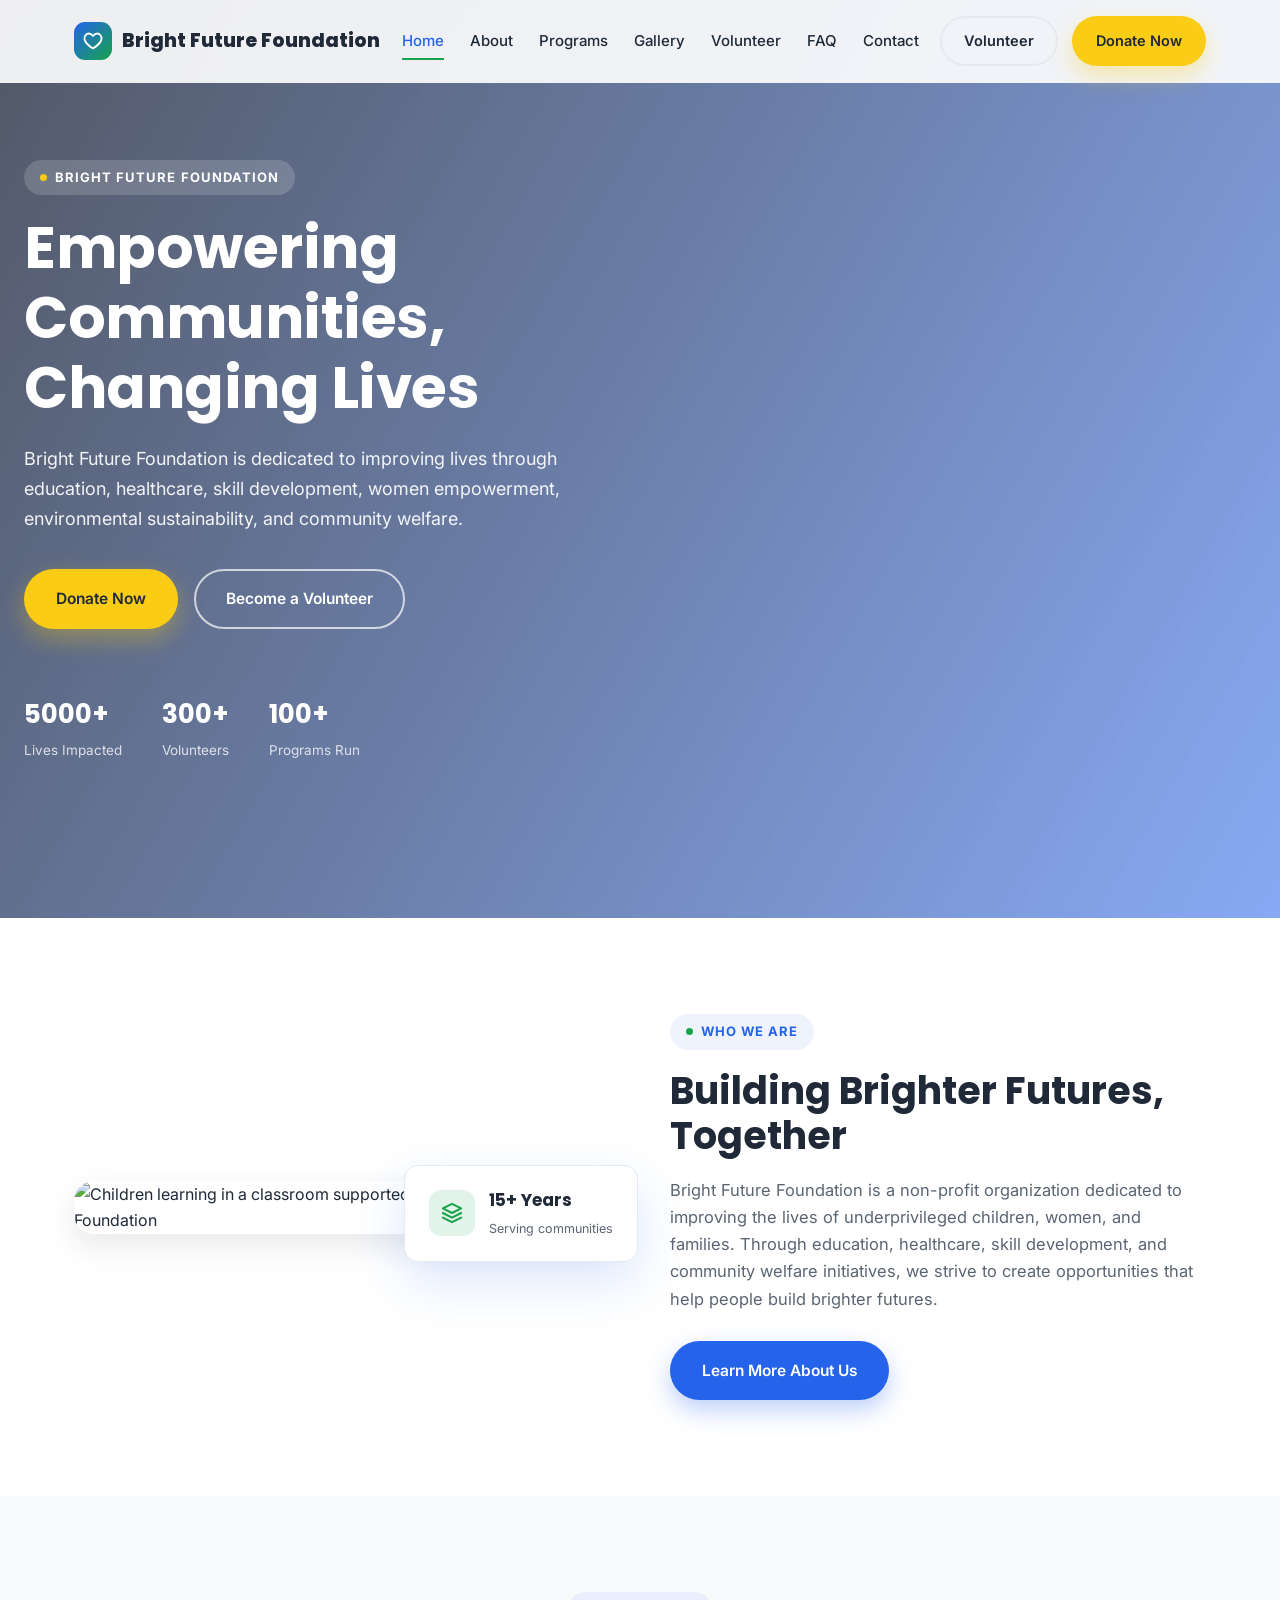
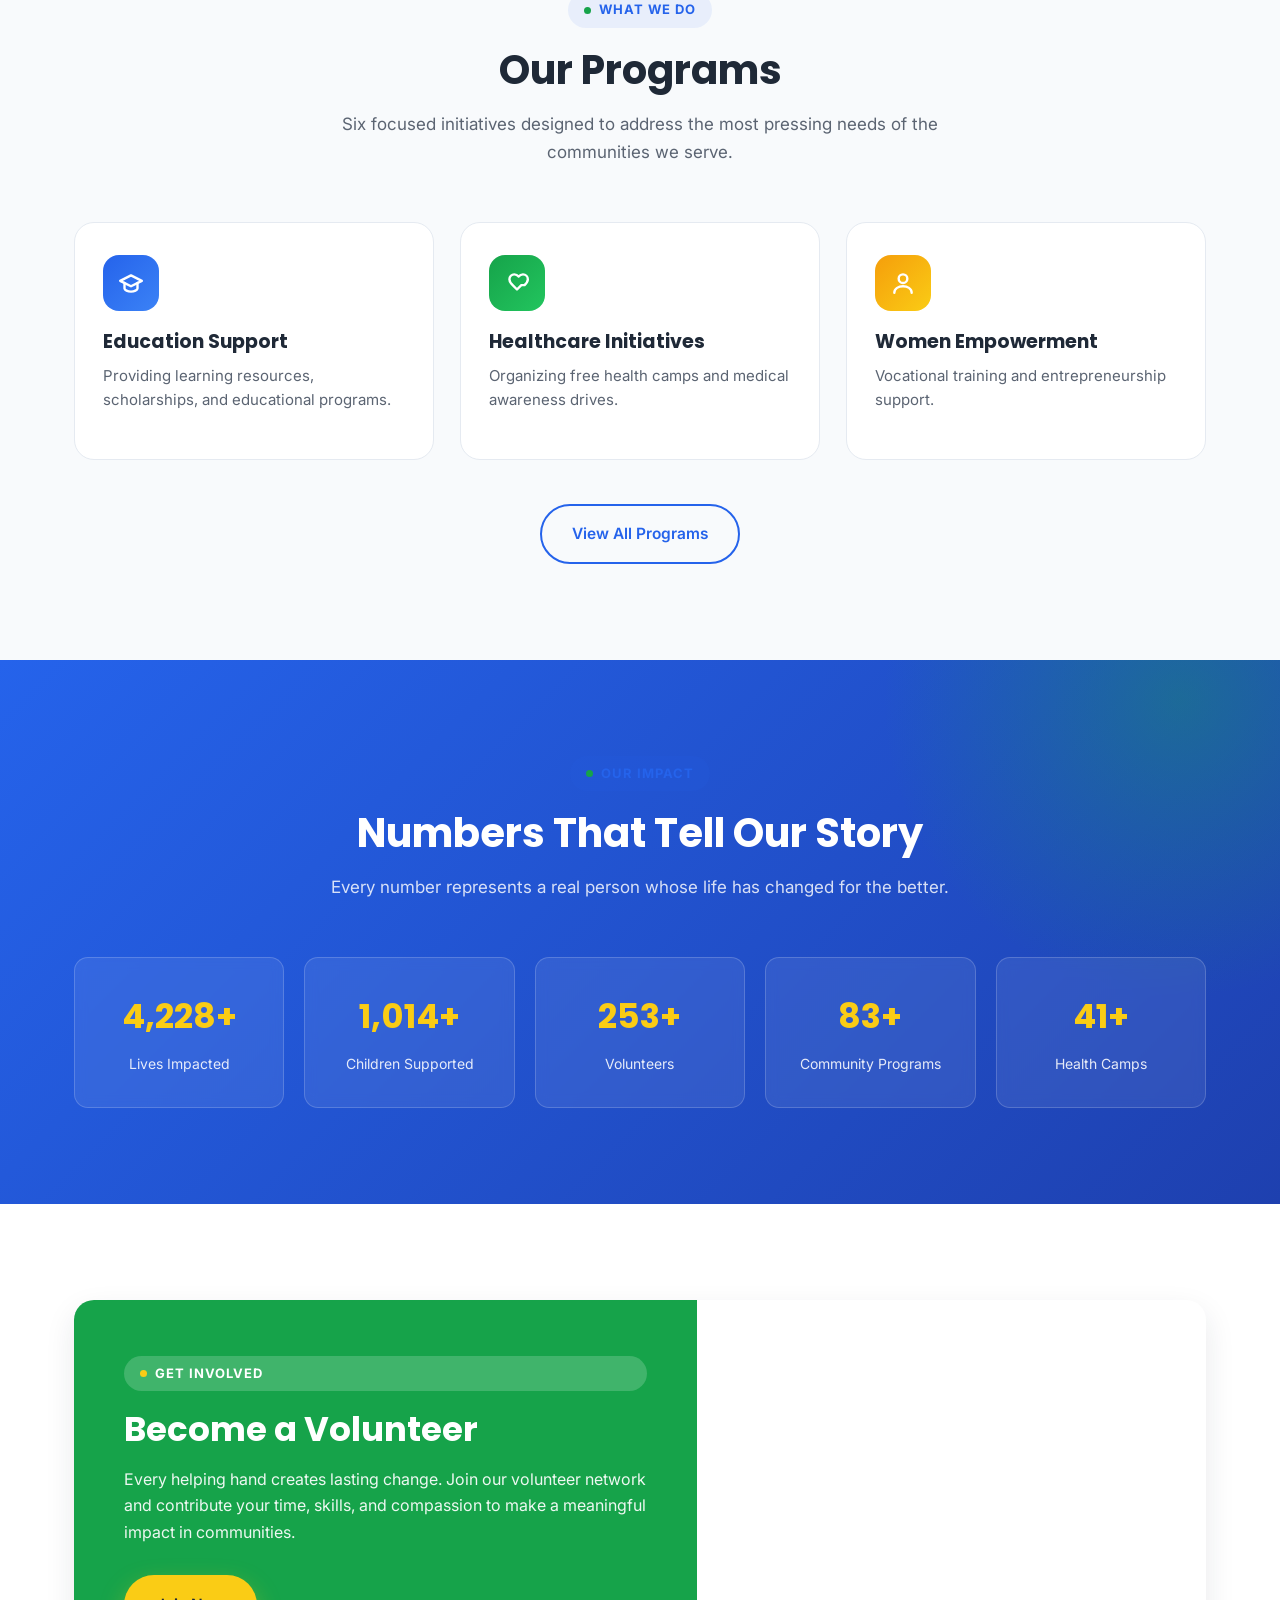
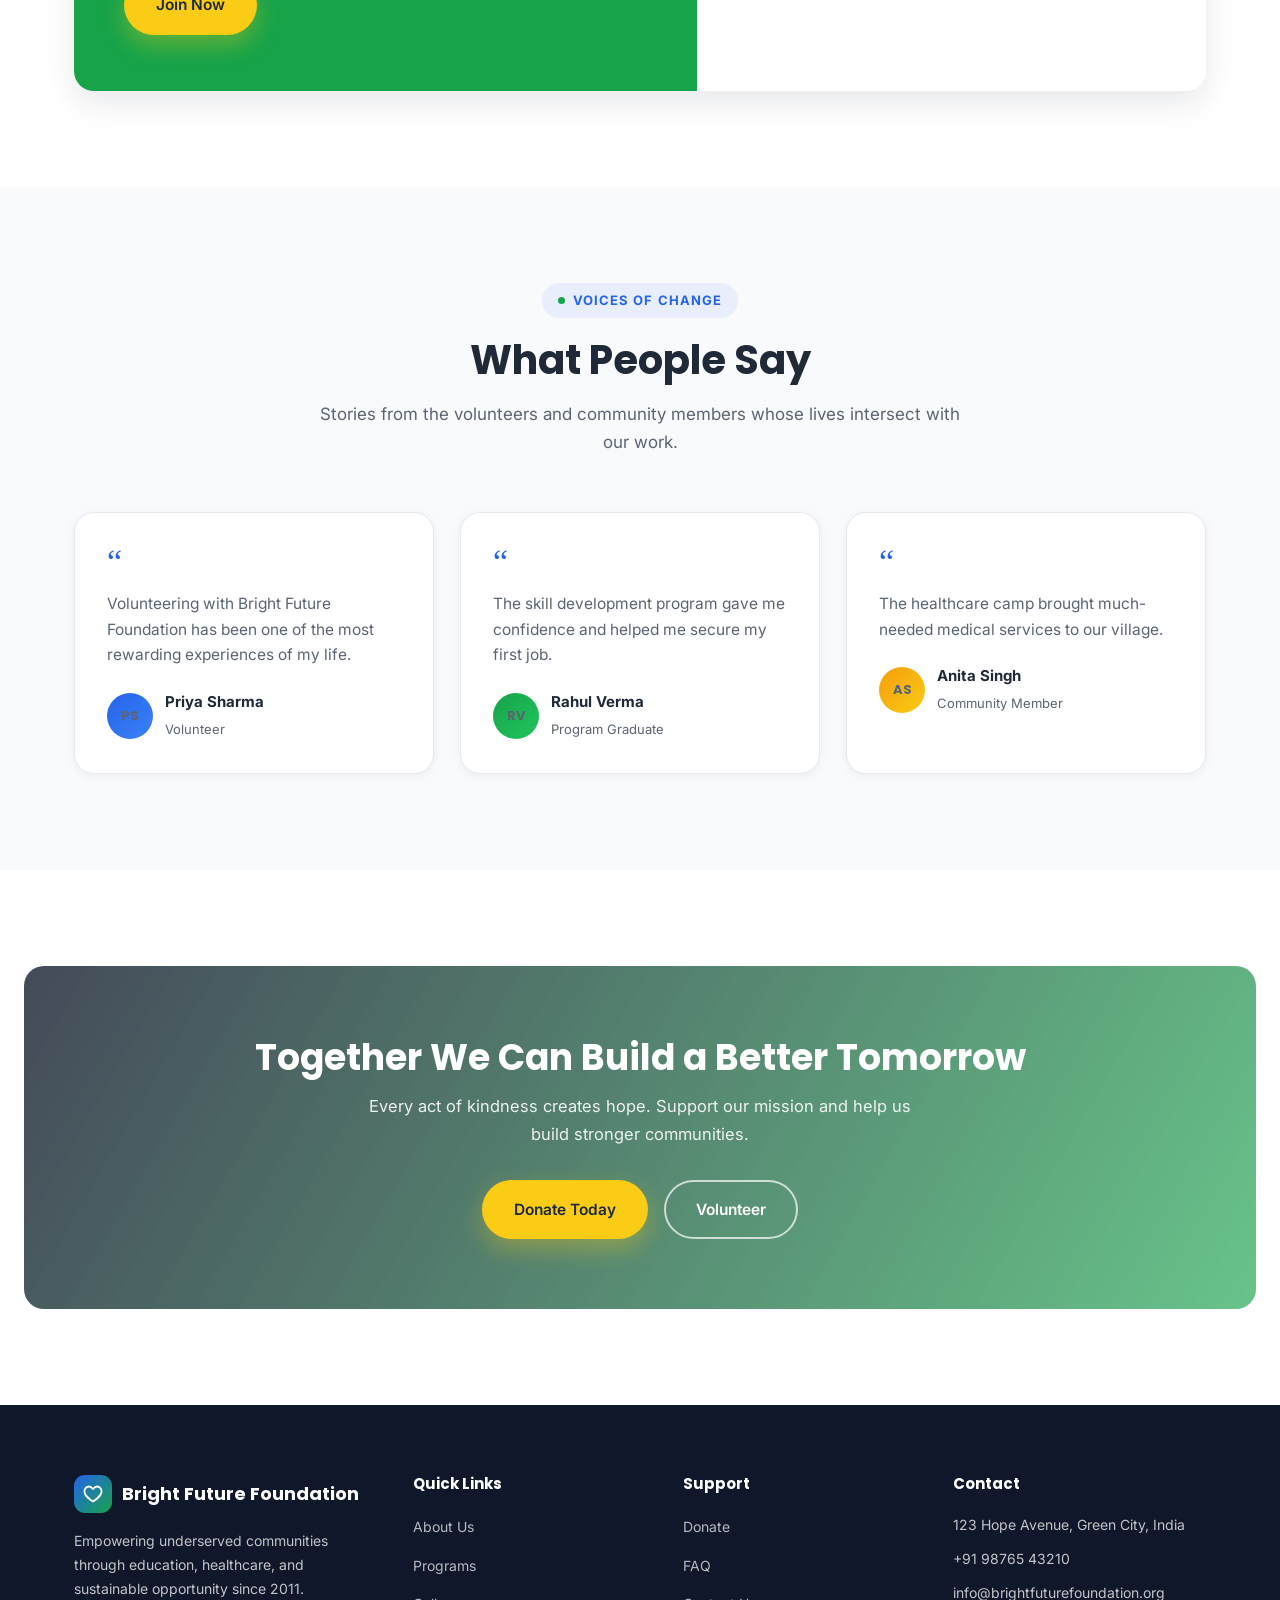
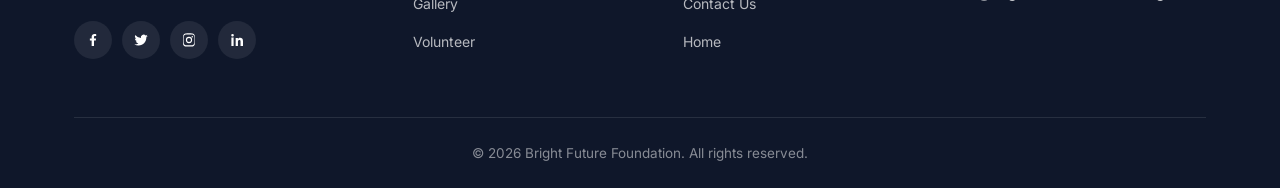
==== commit c62836e0: "Update links to point to index.html instead of home.html" ====
--- a/index.html
+++ b/index.html
@@ -13,14 +13,14 @@
 <body>
 <header id="siteHeader">
   <div class="nav-wrap">
-    <a href="home.html" class="logo">
+    <a href="index.html" class="logo">
       <span class="logo-mark">
         <svg viewBox="0 0 24 24" fill="none" stroke="#fff" stroke-width="2.2" stroke-linecap="round" stroke-linejoin="round"><path d="M12 21s-7-4.35-9.5-9C.5 7.5 3 3 7 3c2.2 0 3.6 1.3 5 3 1.4-1.7 2.8-3 5-3 4 0 6.5 4.5 4.5 9-2.5 4.65-9.5 9-9.5 9Z"/></svg>
       </span>
       <span>Bright Future Foundation</span>
     </a>
     <nav class="nav-links" id="navLinks">
-      <a href="home.html" class="active">Home</a>
+      <a href="index.html" class="active">Home</a>
       <a href="about.html">About</a>
       <a href="programs.html">Programs</a>
       <a href="gallery.html">Gallery</a>
@@ -224,7 +224,7 @@
           <li><a href="contact.html">Donate</a></li>
           <li><a href="faq.html">FAQ</a></li>
           <li><a href="contact.html">Contact Us</a></li>
-          <li><a href="home.html">Home</a></li>
+          <li><a href="index.html">Home</a></li>
         </ul>
       </div>
       <div class="footer-col">
